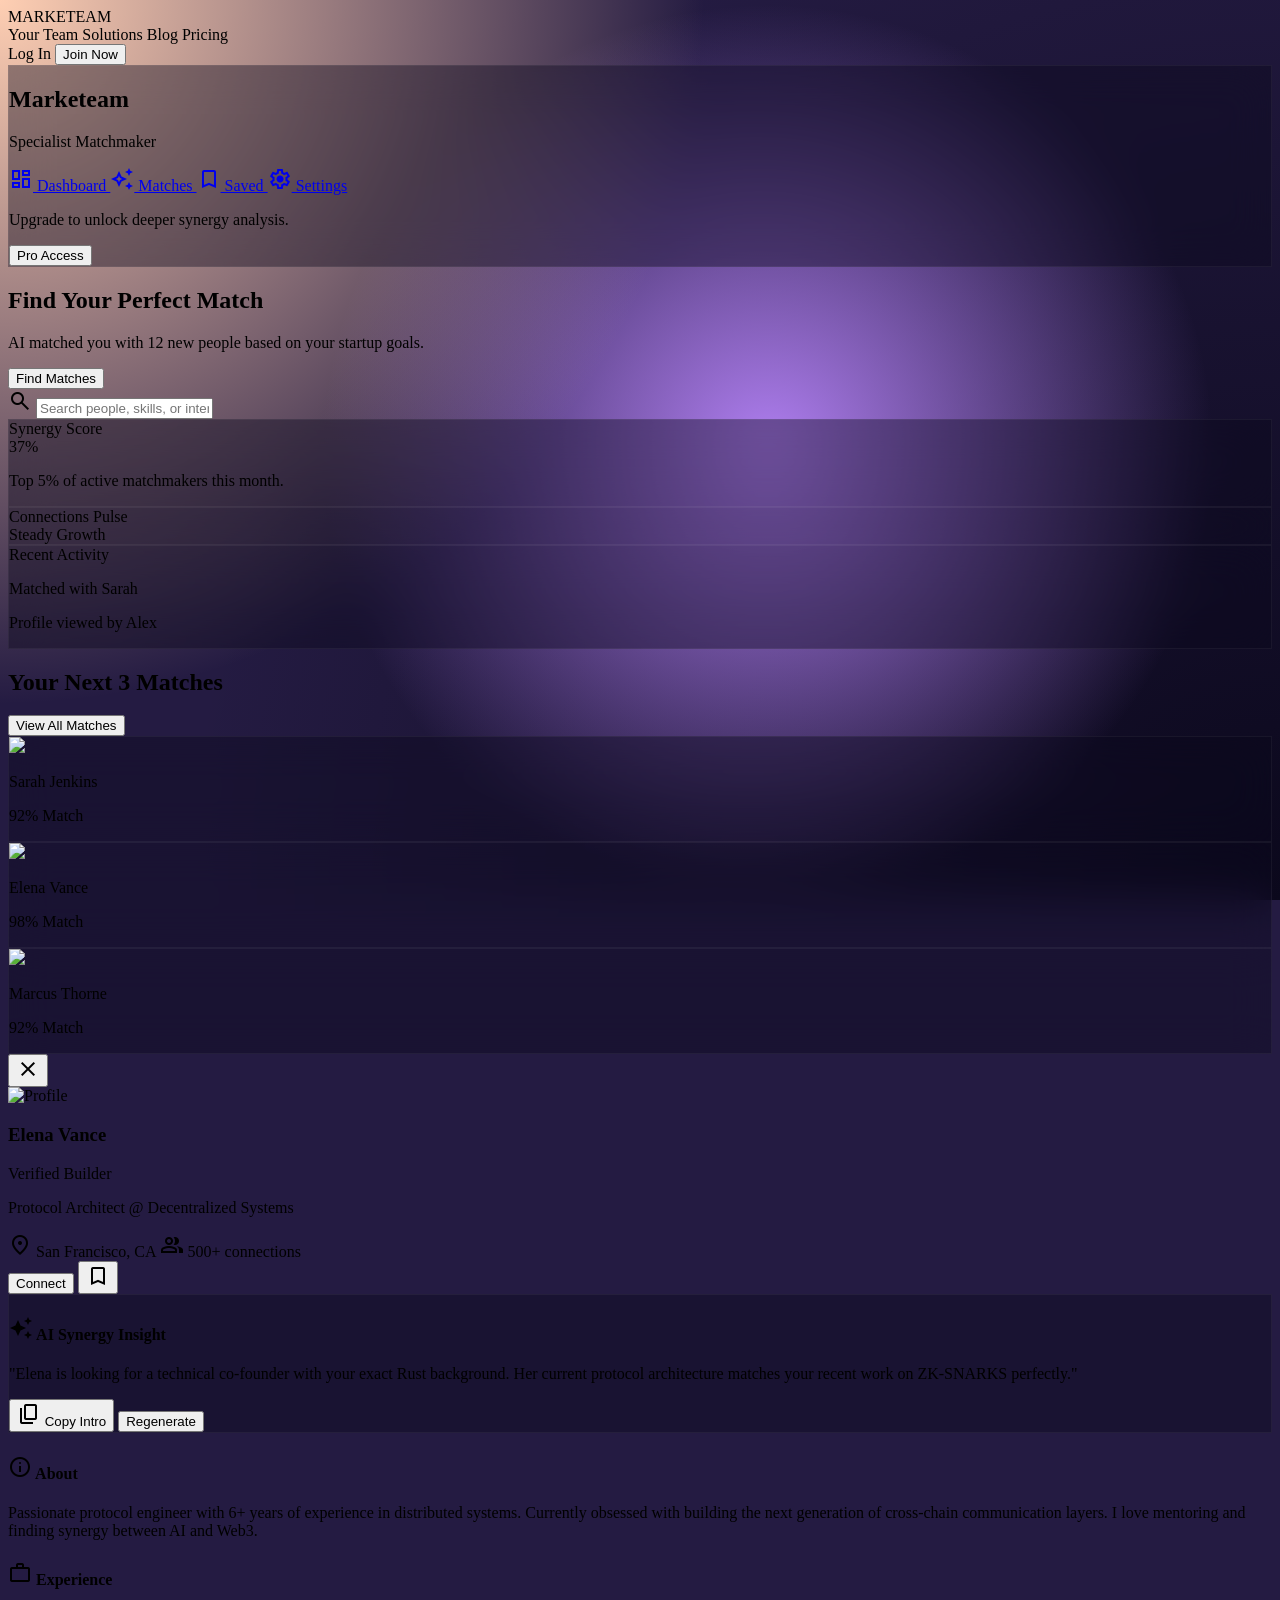
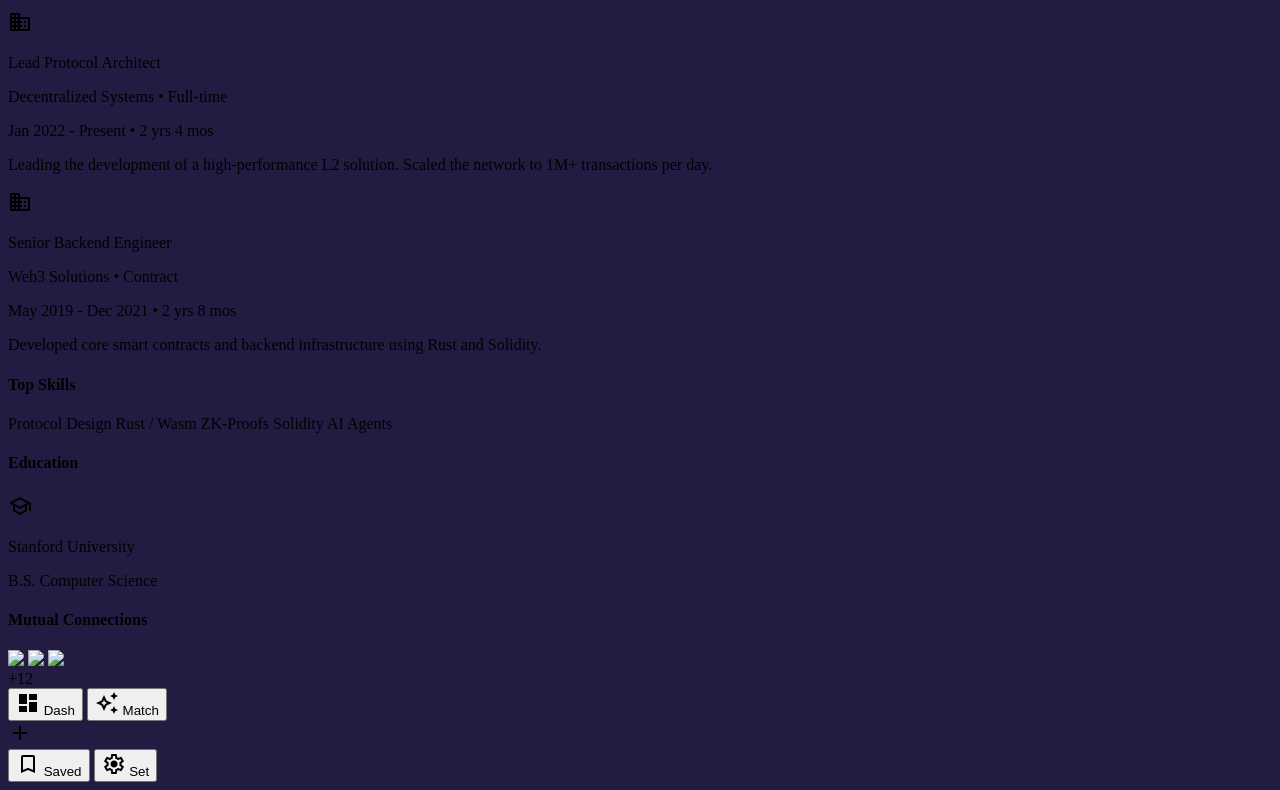
==== index.html @ 8ca96c56 "Add Lumina AI Matchmaker dashboard - full modular architecture" ====
<!DOCTYPE html>
<html class="dark" lang="en">

<head>
    <meta charset="utf-8" />
    <meta content="width=device-width, initial-scale=1.0" name="viewport" />
    <title>CURATOR | AI + Web3 Matchmaker</title>

    <!-- Scripts & Fonts -->
    <script src="https://cdn.tailwindcss.com?plugins=forms,container-queries"></script>
    <link
        href="https://fonts.googleapis.com/css2?family=Manrope:wght@400;700;800&family=Inter:wght@300;400;500;600&display=swap"
        rel="stylesheet" />
    <link href="https://fonts.googleapis.com/css2?family=Material+Symbols+Outlined:wght,FILL@100..700,0..1&display=swap"
        rel="stylesheet" />

    <!-- Local Styles -->
    <link rel="stylesheet" href="styles.css" />

    <script id="tailwind-config">
        tailwind.config = {
            darkMode: "class",
            theme: {
                extend: {
                    "colors": {
                        "primary": "#b07ff1",
                        "on-primary": "#ffffff",
                        "secondary": "#ffcfb3",
                        "on-secondary": "#000000",
                        "background": "transparent",
                        "on-background": "#ffffff",
                        "surface": "rgba(11, 8, 28, 0.5)",
                        "on-surface": "#ffffff",
                        "surface-variant": "rgba(255, 255, 255, 0.05)",
                        "on-surface-variant": "#b4b0c7",
                        "surface-container-low": "rgba(255, 255, 255, 0.03)",
                        "surface-container-high": "rgba(11, 8, 28, 0.8)",
                        "secondary-container": "rgba(176, 127, 241, 0.2)",
                        "on-secondary-container": "#e0d1ff",
                        "outline": "rgba(255, 255, 255, 0.1)"
                    },
                    "borderRadius": {
                        "DEFAULT": "0.125rem",
                        "lg": "0.25rem",
                        "xl": "0.5rem",
                        "full": "0.75rem"
                    },
                    "fontFamily": {
                        "headline": ["Manrope"],
                        "body": ["Inter"],
                        "label": ["Inter"]
                    }
                },
            },
        }
    </script>
</head>

<body
    class="theme-bg text-on-background font-body selection:bg-primary selection:text-on-primary overflow-x-hidden min-h-screen">

    <!-- Header Component Placeholder -->
    <div id="header-container"></div>

    <div class="flex">
        <!-- Sidebar Component Placeholder -->
        <div id="sidebar-container"></div>

        <!-- Main Content Canvas -->
        <main class="flex-1 lg:ml-64 p-8 lg:p-12 min-h-screen focus-transition w-full relative z-10">
            <!-- Home View Placeholder -->
            <div id="view-home" class="view-content space-y-12 hidden"></div>

            <!-- Matches View Placeholder -->
            <div id="view-matches" class="view-content space-y-12 hidden"></div>

            <!-- Saved View Placeholder -->
            <div id="view-saved" class="view-content space-y-12 hidden"></div>

            <!-- Settings View Placeholder -->
            <div id="view-settings" class="view-content space-y-12 hidden"></div>

            <!-- Team View Placeholder -->
            <div id="view-team" class="view-content space-y-12 hidden"></div>

            <!-- Solutions View Placeholder -->
            <div id="view-solutions" class="view-content space-y-12 hidden"></div>

            <!-- Blog View Placeholder -->
            <div id="view-blog" class="view-content space-y-12 hidden"></div>

            <!-- Pricing View Placeholder -->
            <div id="view-pricing" class="view-content space-y-12 hidden"></div>
        </main>
    </div>

    <!-- Modal Component Placeholder -->
    <div id="modal-container"></div>

    <!-- Mobile Bottom Navigation Placeholder -->
    <div id="mobile-nav-container"></div>

    <!-- Local Logic -->
    <script src="app.js"></script>
</body>

</html>
---- styles.css ----
.material-symbols-outlined {
    font-variation-settings: 'FILL' 0, 'wght' 400, 'GRAD' 0, 'opsz' 24;
}

.glass-panel {
    background: rgba(11, 8, 28, 0.4);
    backdrop-filter: blur(20px);
    -webkit-backdrop-filter: blur(20px);
    border: 1px solid rgba(255, 255, 255, 0.05);
}

.metallic-gradient {
    background: linear-gradient(135deg, #111111 0%, #222222 100%);
    border: 1px solid rgba(255, 255, 255, 0.1);
    box-shadow: 0 4px 15px rgba(0, 0, 0, 0.5);
}

.theme-bg {
    background: radial-gradient(circle at top left, #ffcfb3 0%, transparent 45%),
        radial-gradient(circle at 60% 50%, #b07ff1 0%, transparent 50%),
        radial-gradient(circle at bottom right, #0b081c 0%, transparent 70%);
    background-color: #241b42;
    background-attachment: fixed;
}

.architectural-grid {
    display: grid;
    grid-template-columns: repeat(12, 1fr);
    gap: 24px;
}

/* Focus Mode Transitions */
.focus-transition {
    transition: transform 0.4s cubic-bezier(0.16, 1, 0.3, 1), opacity 0.4s cubic-bezier(0.16, 1, 0.3, 1), filter 0.4s cubic-bezier(0.16, 1, 0.3, 1);
}

body.focus-active header,
body.focus-active aside {
    opacity: 0.5;
    filter: blur(4px);
    transform: scale(0.98);
    pointer-events: none;
}

body.focus-active main {
    transform: scale(1.02);
    z-index: 10;
}

/* Micro-interactions */
.btn-interact {
    transition: transform 0.2s cubic-bezier(0.34, 1.56, 0.64, 1), box-shadow 0.2s ease;
}

.btn-interact:hover {
    box-shadow: 0 0 20px rgba(176, 127, 241, 0.4);
}

.btn-interact:active {
    transform: scale(0.97);
}

.card-interact {
    transition: transform 0.4s cubic-bezier(0.16, 1, 0.3, 1), border-color 0.3s ease, box-shadow 0.4s ease;
    border: 1px solid rgba(255, 255, 255, 0.05);
}

.card-interact:hover {
    transform: translateY(-8px);
    border-color: rgba(176, 127, 241, 0.4);
    box-shadow: 0 20px 40px -10px rgba(0, 0, 0, 0.5);
}

.tag-interact {
    transition: background-color 0.2s ease, color 0.2s ease;
}

.tag-interact:hover {
    background-color: #b07ff1 !important;
    color: #ffffff !important;
}

@keyframes modalEntrance {
    from {
        opacity: 0;
        transform: scale(0.95) translateY(20px);
        filter: blur(10px);
    }

    to {
        opacity: 1;
        transform: scale(1) translateY(0);
        filter: blur(0);
    }
}

.modal-animate {
    animation: modalEntrance 0.5s cubic-bezier(0.16, 1, 0.3, 1) forwards;
}

/* View Transition: fade + slide up */
.view-content {
    opacity: 0;
    transform: translateY(16px);
    transition: opacity 0.35s cubic-bezier(0.16, 1, 0.3, 1), transform 0.35s cubic-bezier(0.16, 1, 0.3, 1);
}

.view-content.view-visible {
    opacity: 1;
    transform: translateY(0);
}

.view-content.hidden {
    display: none !important;
    opacity: 0;
    transform: translateY(16px);
}

/* Count-up animation helper */
.count-up-reveal {
    opacity: 0;
    transform: translateY(10px);
    animation: countUpAnim 0.8s cubic-bezier(0.16, 1, 0.3, 1) forwards;
}

@keyframes countUpAnim {
    to {
        opacity: 1;
        transform: translateY(0);
    }
}

/* Custom Scrollbar */
.custom-scrollbar::-webkit-scrollbar {
    width: 6px;
}

.custom-scrollbar::-webkit-scrollbar-track {
    background: transparent;
}

.custom-scrollbar::-webkit-scrollbar-thumb {
    background: rgba(255, 255, 255, 0.1);
    border-radius: 10px;
}

.custom-scrollbar::-webkit-scrollbar-thumb:hover {
    background: rgba(176, 127, 241, 0.4);
}
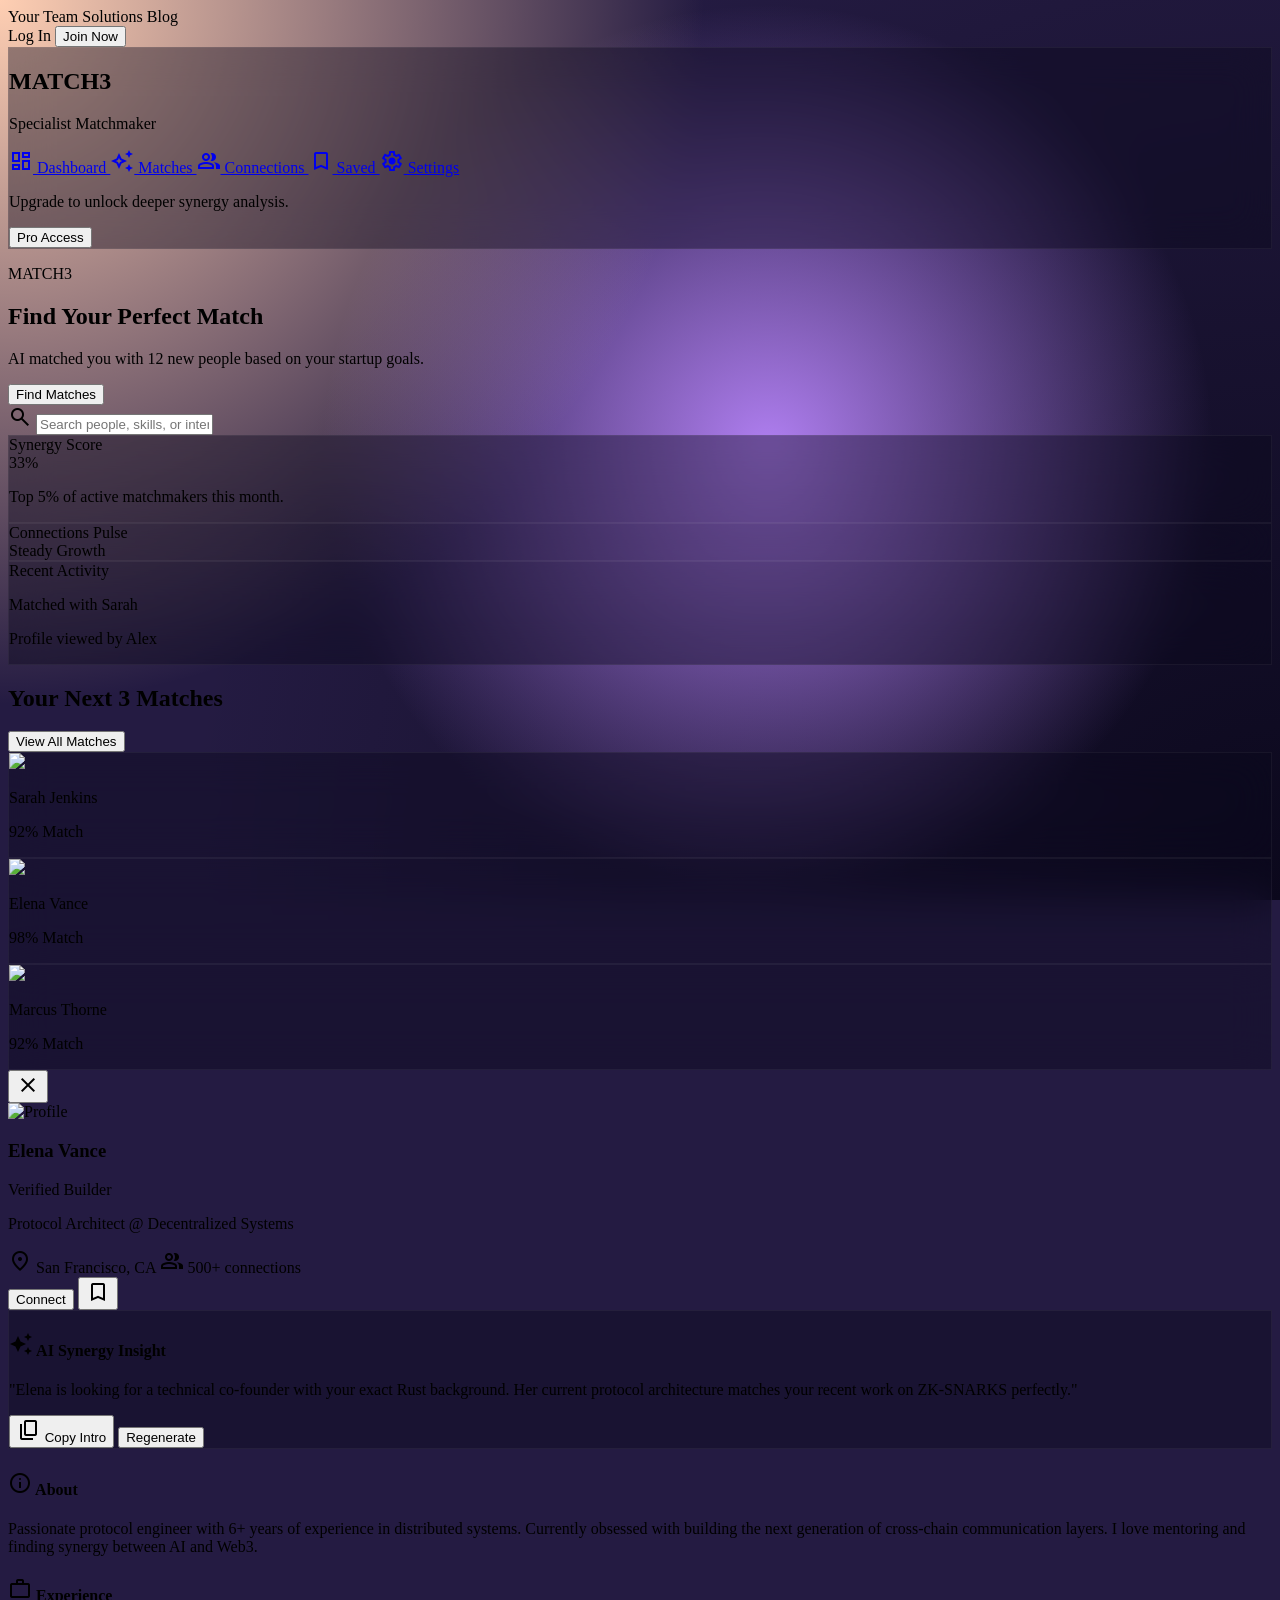
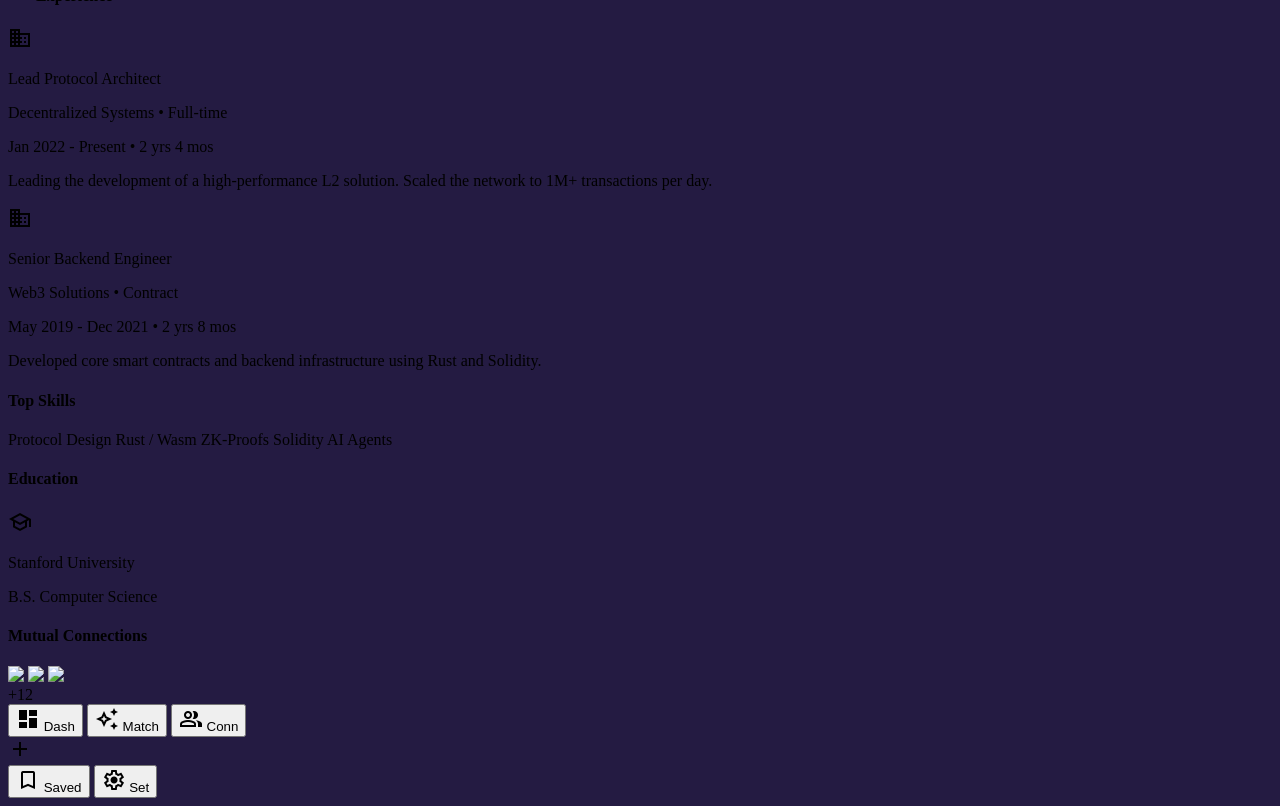
==== commit c1ccc8ee: "Add My Connections feature and UI improvements - Added My Connections section for managing establish" ====
--- a/index.html
+++ b/index.html
@@ -67,12 +67,15 @@
         <div id="sidebar-container"></div>
 
         <!-- Main Content Canvas -->
-        <main class="flex-1 lg:ml-64 p-8 lg:p-12 min-h-screen focus-transition w-full relative z-10">
+        <main class="flex-1 lg:ml-64 p-8 lg:pt-4 lg:px-12 lg:pb-12 min-h-screen focus-transition w-full relative z-10">
             <!-- Home View Placeholder -->
             <div id="view-home" class="view-content space-y-12 hidden"></div>
 
             <!-- Matches View Placeholder -->
             <div id="view-matches" class="view-content space-y-12 hidden"></div>
+
+            <!-- Connections View Placeholder -->
+            <div id="view-connections" class="view-content space-y-12 hidden"></div>
 
             <!-- Saved View Placeholder -->
             <div id="view-saved" class="view-content space-y-12 hidden"></div>
--- a/styles.css
+++ b/styles.css
@@ -7,6 +7,26 @@
     backdrop-filter: blur(20px);
     -webkit-backdrop-filter: blur(20px);
     border: 1px solid rgba(255, 255, 255, 0.05);
+    transition: transform 0.35s cubic-bezier(0.34, 1.56, 0.64, 1), box-shadow 0.35s ease, border-color 0.35s ease;
+}
+
+.glass-panel:hover {
+    transform: translateY(-6px) scale(1.012);
+    border-color: rgba(255, 255, 255, 0.22);
+    box-shadow:
+        0 0 0 1px rgba(255, 255, 255, 0.18),
+        0 0 18px 2px rgba(220, 220, 255, 0.10),
+        0 24px 48px -12px rgba(0, 0, 0, 0.55);
+}
+
+/* Suppress hover pop on layout shells — only content cards should lift */
+aside .glass-panel:hover,
+header .glass-panel:hover,
+#profile-modal-overlay .glass-panel:hover,
+.no-hover-effect:hover {
+    transform: none !important;
+    border-color: rgba(255, 255, 255, 0.05) !important;
+    box-shadow: none !important;
 }
 
 .metallic-gradient {
@@ -61,14 +81,17 @@
 }
 
 .card-interact {
-    transition: transform 0.4s cubic-bezier(0.16, 1, 0.3, 1), border-color 0.3s ease, box-shadow 0.4s ease;
+    transition: transform 0.35s cubic-bezier(0.34, 1.56, 0.64, 1), box-shadow 0.35s ease, border-color 0.35s ease;
     border: 1px solid rgba(255, 255, 255, 0.05);
 }
 
 .card-interact:hover {
-    transform: translateY(-8px);
-    border-color: rgba(176, 127, 241, 0.4);
-    box-shadow: 0 20px 40px -10px rgba(0, 0, 0, 0.5);
+    transform: translateY(-8px) scale(1.015);
+    border-color: rgba(255, 255, 255, 0.22);
+    box-shadow:
+        0 0 0 1px rgba(255, 255, 255, 0.18),
+        0 0 18px 2px rgba(220, 220, 255, 0.10),
+        0 24px 48px -12px rgba(0, 0, 0, 0.55);
 }
 
 .tag-interact {
@@ -96,6 +119,19 @@
 
 .modal-animate {
     animation: modalEntrance 0.5s cubic-bezier(0.16, 1, 0.3, 1) forwards;
+}
+
+/* Filter Panel Dropdown Animation */
+.filter-panel-animate {
+    opacity: 0;
+    transform: translateY(-8px) scale(0.97);
+    transition: opacity 0.25s cubic-bezier(0.16, 1, 0.3, 1), transform 0.25s cubic-bezier(0.16, 1, 0.3, 1);
+    transform-origin: top right;
+}
+
+.filter-panel-visible {
+    opacity: 1;
+    transform: translateY(0) scale(1);
 }
 
 /* View Transition: fade + slide up */
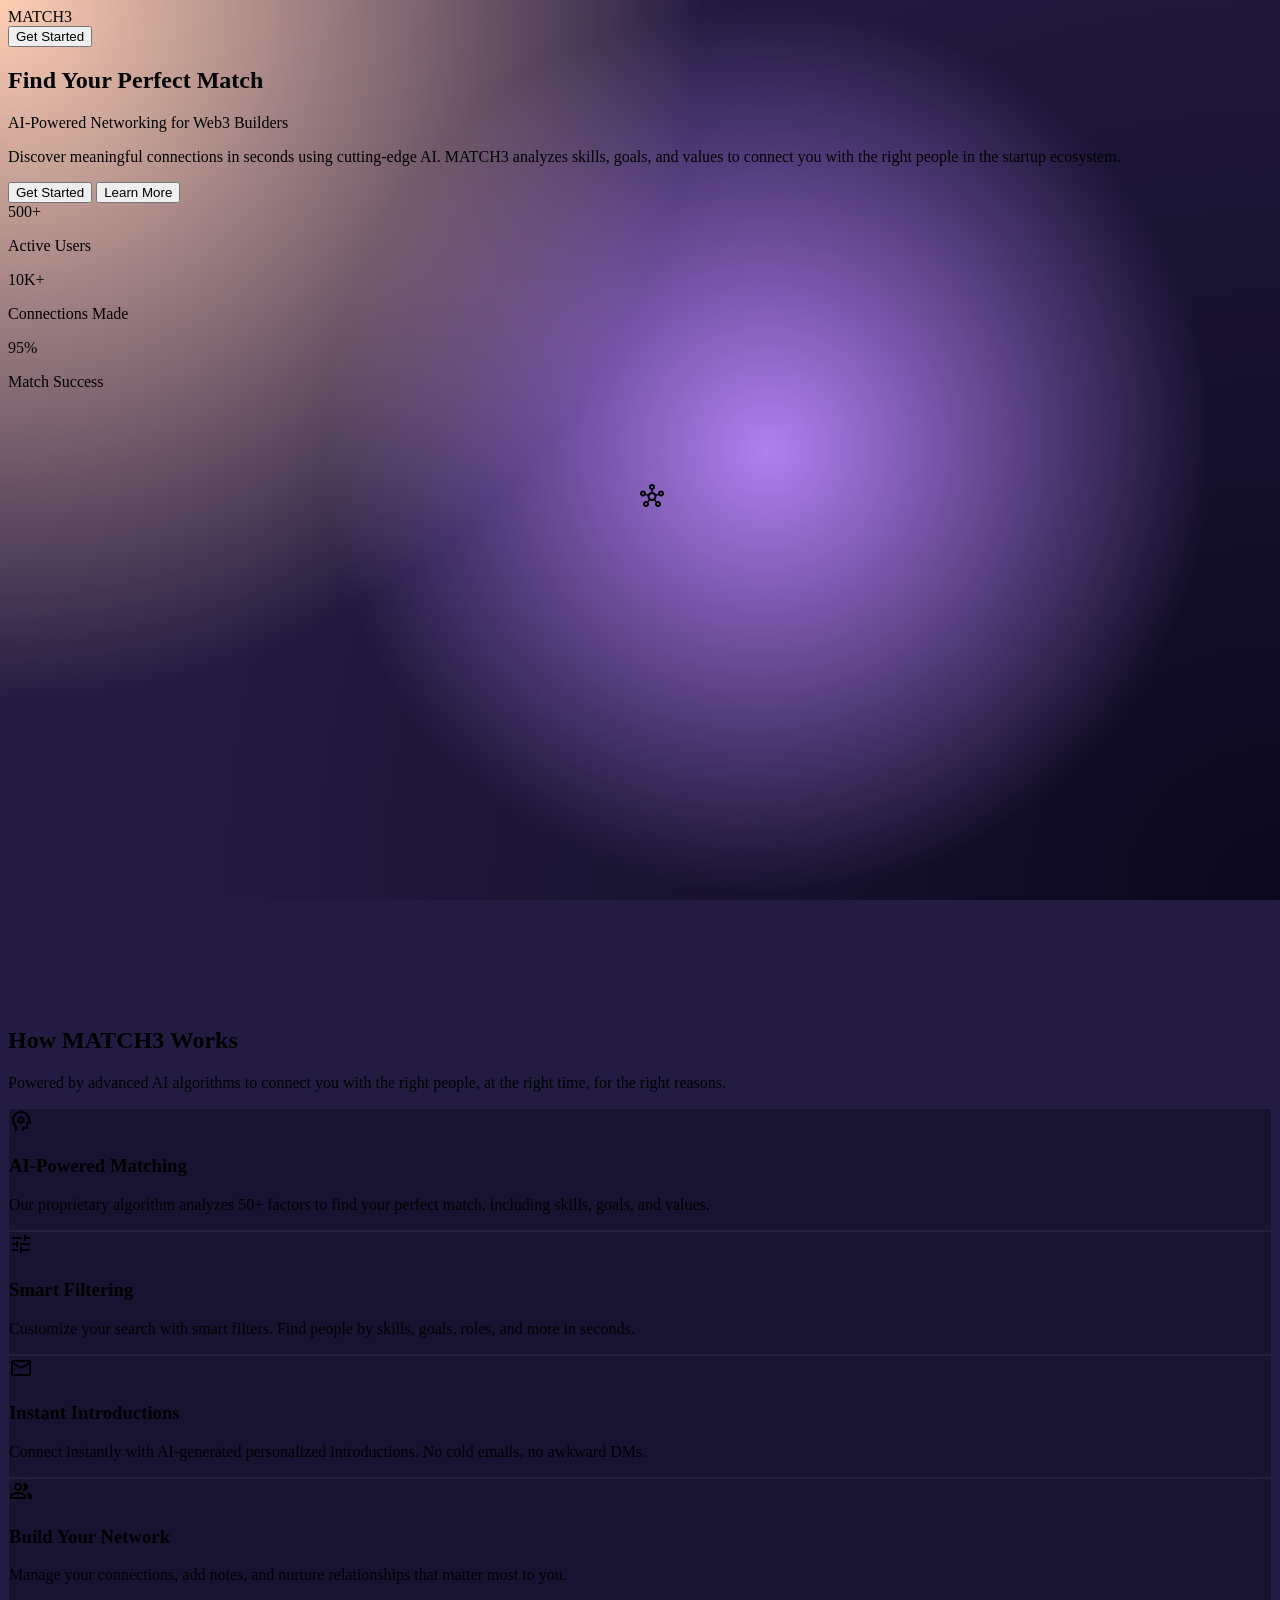
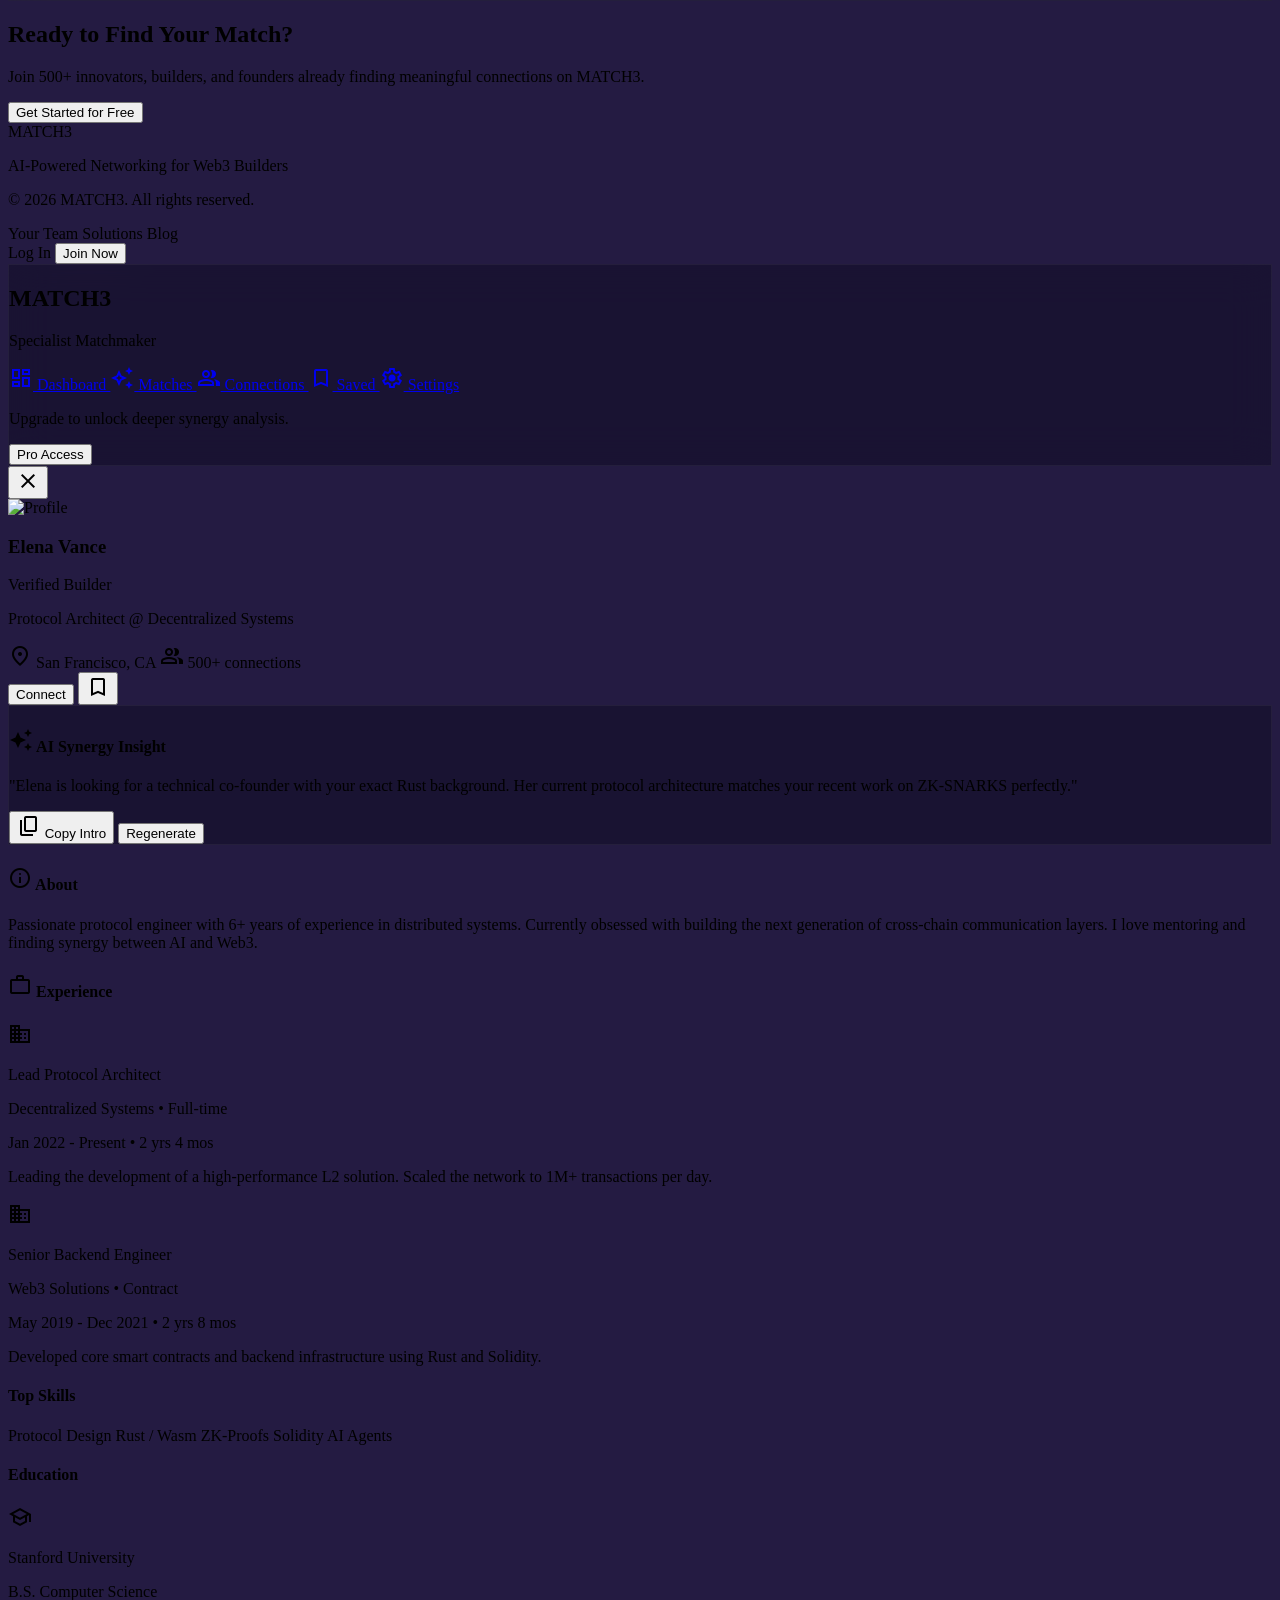
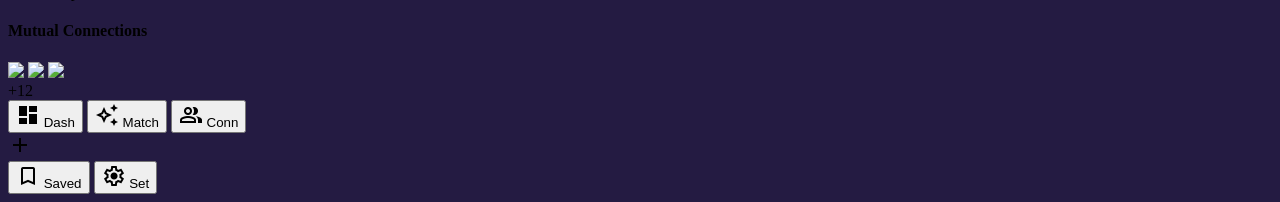
==== commit ee95d725: "Revert landing page background gradient changes - Reverted to original section-specific backgrounds " ====
--- a/index.html
+++ b/index.html
@@ -59,6 +59,12 @@
 <body
     class="theme-bg text-on-background font-body selection:bg-primary selection:text-on-primary overflow-x-hidden min-h-screen">
 
+    <!-- Landing Page Container -->
+    <div id="landing-page" class="w-full"></div>
+
+    <!-- Main App Container -->
+    <div id="app-container" class="hidden">
+
     <!-- Header Component Placeholder -->
     <div id="header-container"></div>
 
@@ -103,6 +109,8 @@
     <!-- Mobile Bottom Navigation Placeholder -->
     <div id="mobile-nav-container"></div>
 
+    </div>
+
     <!-- Local Logic -->
     <script src="app.js"></script>
 </body>
--- a/styles.css
+++ b/styles.css
@@ -183,3 +183,155 @@
 .custom-scrollbar::-webkit-scrollbar-thumb:hover {
     background: rgba(176, 127, 241, 0.4);
 }
+
+/* ─── Landing Page Animations ─────────────────────────────────────────────── */
+
+/* Floating animation for 3D nodes */
+@keyframes float {
+    0%, 100% { transform: translateY(0px) rotateZ(0deg); }
+    33% { transform: translateY(-20px) rotateZ(3deg); }
+    66% { transform: translateY(-10px) rotateZ(-2deg); }
+}
+
+.floating-node {
+    position: absolute;
+    left: 50%;
+    top: 50%;
+    transform-origin: center;
+    animation: float 6s ease-in-out infinite;
+    animation-delay: var(--delay, 0s);
+}
+
+.node-center {
+    animation: float 8s ease-in-out infinite;
+}
+
+/* Orbital animation for nodes around center */
+@keyframes orbit {
+    from { 
+        transform: rotate(0deg) translateX(var(--distance)) rotateZ(0deg) !important;
+    }
+    to { 
+        transform: rotate(360deg) translateX(var(--distance)) rotateZ(0deg) !important;
+    }
+}
+
+.floating-node:not(.node-center) {
+    animation: 
+        orbit 20s linear infinite,
+        float 6s ease-in-out infinite;
+    animation-composition: add;
+}
+
+/* Card tilt effect on hover */
+.card-tilt {
+    transition: transform 0.3s ease, box-shadow 0.3s ease;
+    transform-style: preserve-3d;
+}
+
+.card-tilt:hover {
+    transform: rotateX(5deg) rotateY(-5deg);
+    box-shadow: 0 20px 40px rgba(176, 127, 241, 0.3);
+}
+
+/* Parallax mouse effect */
+@supports (animation: parallax) {
+    .perspective {
+        perspective: 1000px;
+    }
+}
+
+/* Pulse animation */
+@keyframes pulse-slow {
+    0%, 100% { opacity: 0.3; }
+    50% { opacity: 0.6; }
+}
+
+.animate-pulse {
+    animation: pulse-slow 4s cubic-bezier(0.4, 0, 0.6, 1) infinite;
+}
+
+/* Connection line animation */
+.connection-line {
+    opacity: 0;
+    animation: lineReveal 2s ease-out forwards;
+}
+
+@keyframes lineReveal {
+    from {
+        stroke-dasharray: 1000;
+        stroke-dashoffset: 1000;
+        opacity: 0;
+    }
+    to {
+        stroke-dasharray: 1000;
+        stroke-dashoffset: 0;
+        opacity: 1;
+    }
+}
+
+.connection-line:nth-child(1) { animation-delay: 0.3s; }
+.connection-line:nth-child(2) { animation-delay: 0.5s; }
+.connection-line:nth-child(3) { animation-delay: 0.7s; }
+.connection-line:nth-child(4) { animation-delay: 0.9s; }
+
+/* Feature card animations */
+.feature-card {
+    opacity: 0;
+    transform: translateY(30px);
+    animation: cardReveal 0.6s cubic-bezier(0.16, 1, 0.3, 1) forwards;
+}
+
+@keyframes cardReveal {
+    from {
+        opacity: 0;
+        transform: translateY(30px);
+    }
+    to {
+        opacity: 1;
+        transform: translateY(0);
+    }
+}
+
+.feature-card:nth-child(1) { animation-delay: 0s; }
+.feature-card:nth-child(2) { animation-delay: 0.2s; }
+.feature-card:nth-child(3) { animation-delay: 0.4s; }
+.feature-card:nth-child(4) { animation-delay: 0.6s; }
+
+/* Smooth scroll behavior */
+html {
+    scroll-behavior: smooth;
+}
+
+/* Landing page specific styling */
+.landing-section {
+    position: relative;
+    z-index: 1;
+}
+
+/* Gradient text effect */
+.gradient-text {
+    background: linear-gradient(135deg, #b07ff1 0%, #ffcfb3 100%);
+    -webkit-background-clip: text;
+    -webkit-text-fill-color: transparent;
+    background-clip: text;
+}
+
+/* Bounce scroll indicator */
+@keyframes bounce-smooth {
+    0%, 100% { transform: translateY(0); }
+    50% { transform: translateY(-12px); }
+}
+
+/* Landing page 3D container */
+#3d-container {
+    perspective: 1200px;
+    display: flex;
+    align-items: center;
+    justify-content: center;
+}
+
+.floating-node {
+    will-change: transform;
+    transition: transform 0.05s ease-out;
+}
